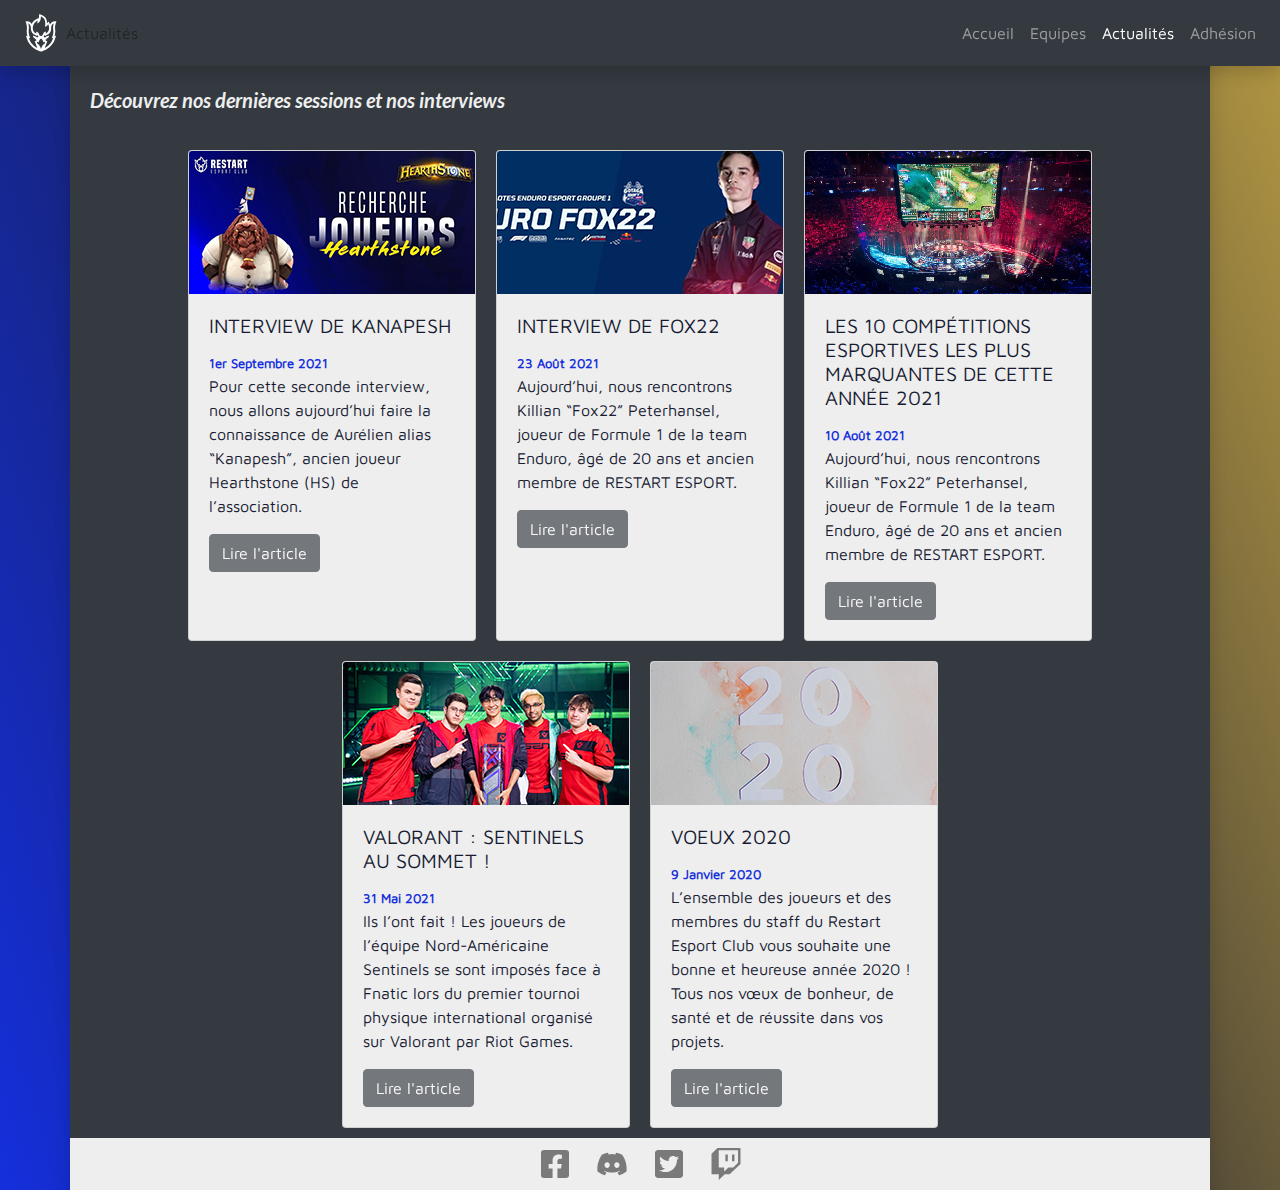
==== pages/actualites.html @ a83d7f21 "Ajout page 'Actualités'" ====
<!DOCTYPE html>
<html lang="fr">
  <head>
    <meta charset="UTF-8" />
    <meta http-equiv="X-UA-Compatible" content="IE=edge" />
    <meta name="viewport" content="width=device-width, initial-scale=1.0" />
    <title>Association E-Sport</title>
    <meta name="description" content="Restart eSport est une association constituée de passionnés du jeu vidéo. Rejoignez-nous pour participer à des tournois et des championnats" />
    <link href="../css/bootstrap.4.6.0.min.css" rel="stylesheet" />
    <link href="../css/style.css" rel="stylesheet"/>
  </head>
  <body>
    <div class="container shadow">
      <header class="row">
        <div class="col p-0">
          <nav class="navbar navbar-expand-sm navbar-dark bg-dark shadow fixed-top">
            <img src="../images/global/logo.svg" alt="RESTART-logo" class="navbar-brand logo mr-0"/>

            <span class="page-title">Actualités</span>
            <button
              class="navbar-toggler"
              type="button"
              data-toggle="collapse"
              data-target="#navbarNav"
              aria-controls="navbarNav"
              aria-expanded="false"
              aria-label="Toggle navigation"
            >
              <span class="navbar-toggler-icon"></span>
            </button>

            <div class="collapse navbar-collapse justify-content-end" id="navbarNav">
              <ul class="navbar-nav">
                <li class="nav-item">
                  <a class="nav-link" href="../index.html">Accueil</a>
                </li>
                <li class="nav-item">
                  <a class="nav-link" href="#">Equipes</a>
                </li>
                <li class="nav-item active">
                  <a class="nav-link" href="#">Actualités <span class="sr-only">(current)</span></a>
                </li>
                <li class="nav-item">
                  <a class="nav-link" href="#">Adhésion</a>
                </li>
              </ul>
            </div>
          </nav>
        </div>
      </header>

      <section class="row content bootStrap-dark-background d-flex flex-column">

        <div class="subtitle">
          <h1>Découvrez nos dernières sessions et nos interviews</h1>                    
        </div>

        <div class="col p-0 d-flex flex-wrap justify-content-center news-bloc">

         

          <article class="card" style="width: 18rem;">
            <img class="card-img-top" src="../images/actualites/kanapesh.jpg" alt="Card image cap">
            <div class="card-body">
              <h5 class="card-title">INTERVIEW DE KANAPESH</h5>
              <span class="article-date">1er Septembre 2021</span>
              <p class="card-text">Pour cette seconde interview, nous allons aujourd’hui faire la connaissance de Aurélien alias “Kanapesh”, ancien joueur Hearthstone (HS) de l’association.</p>
              <a href="#" class="btn btn-dark disabled">Lire l'article</a>
            </div>
          </article>
          
          <article class="card" style="width: 18rem;">
            <img class="card-img-top" src="../images/actualites/fox22.jpg" alt="Card image cap">
            <div class="card-body">
              <h5 class="card-title">INTERVIEW DE FOX22</h5>
              <span class="article-date">23 Août 2021</span>
              <p class="card-text">Aujourd’hui, nous rencontrons Killian “Fox22” Peterhansel, joueur de Formule 1 de la team Enduro, âgé de 20 ans et ancien membre de RESTART ESPORT. </p>
              <a href="#" class="btn btn-dark disabled">Lire l'article</a>
            </div>
          </article>
          
          <article class="card" style="width: 18rem;">
            <img class="card-img-top" src="../images/actualites/vignette_esport.png" alt="Card image cap">
            <div class="card-body">
              <h5 class="card-title">LES 10 COMPÉTITIONS ESPORTIVES LES PLUS MARQUANTES DE CETTE ANNÉE 2021</h5>
              <span class="article-date">10 Août 2021</span>
              <p class="card-text">Aujourd’hui, nous rencontrons Killian “Fox22” Peterhansel, joueur de Formule 1 de la team Enduro, âgé de 20 ans et ancien membre de RESTART ESPORT. </p>
              <a href="#" class="btn btn-dark disabled">Lire l'article</a>
            </div>
          </article>
          
          <article class="card" style="width: 18rem;">
            <img class="card-img-top" src="../images/actualites/sentinels-valorant-champions-tour.jpg" alt="Card image cap">
            <div class="card-body">
              <h5 class="card-title">VALORANT : SENTINELS AU SOMMET !</h5>
              <span class="article-date">31 Mai 2021</span>
              <p class="card-text">Ils l’ont fait ! Les joueurs de l’équipe Nord-Américaine Sentinels se sont imposés face à Fnatic lors du premier tournoi physique international organisé sur Valorant par Riot Games. </p>
              <a href="#" class="btn btn-dark disabled">Lire l'article</a>
            </div>
          </article>
          
          <article class="card" style="width: 18rem;">
            <img class="card-img-top" src="../images/actualites/voeux-2020.jpg" alt="Card image cap">
            <div class="card-body">
              <h5 class="card-title">VOEUX 2020</h5>
              <span class="article-date">9 Janvier 2020</span>
              <p class="card-text">L’ensemble des joueurs et des membres du staff du Restart Esport Club vous souhaite une bonne et heureuse année 2020 ! Tous nos vœux de bonheur, de santé et de réussite dans vos projets.</p>
              <a href="#" class="btn btn-dark disabled">Lire l'article</a>
            </div>
          </article>
          
        </div>
      </section>

      <footer class="row">
        <div class="col p-0 text-center">
          <a href="#"
            ><img
              src="../images/global/facebook-square-brands.svg"
              alt="facebook"
              class="social-network-icons"
          /></a>
          <a href="#"
            ><img
              src="../images/global/discord-brands.svg"
              alt="discord"
              class="social-network-icons"
          /></a>
          <a href="#"
            ><img
              src="../images/global/twitter-square-brands.svg"
              alt="twitter"
              class="social-network-icons"
          /></a>
          <a href="#"
            ><img
              src="../images/global/twitch-brands.svg"
              alt="twitch"
              class="social-network-icons"
          /></a>
        </div>
      </footer>
    </div>
  </body>
  <script src="../js/jquery-3.6.0.min.js"></script>
  <script src="../js/bootstrap.4.6.0.bundle.min.js"></script>
</html>
---- css/style.css ----
/*FONTS IMPORT*/
@font-face {
  font-family: "Simonetta";
  src: url("../fonts/Simonetta-Black.ttf");
}
@font-face {
  font-family: "Lato";
  src: url("../fonts/Lato-BoldItalic.ttf");
}
@font-face {
  font-family: "Maven Pro";
  src: url("../fonts/MavenPro-Regular.ttf");
}


html,
body {
  font-family: "Maven Pro";
  background: linear-gradient(70deg, #152fdc, #171b32, #b39742);
  background-repeat: no-repeat;
  margin: 0;
}


h1{
  font-family: "Lato";
  font-size: 20px;
}

h2 {
  font-family: "Maven Pro";
  font-size: 16px;
  font-weight: bold;
}


footer {
  padding: 10px;
  background: #eee;
}

.content {
  padding-top: 68px;
  min-height: calc(100vh - 52px);
}

.bootStrap-dark-background {
  background-color: #343a40;
  color: #eee;
}

.logo {
  width: 50px;
  height: 50px;
}

.social-network-icons {
  width: 32px;
  height: 32px;
  margin: 0 10px 0 10px;
  filter: invert(48%);
}

.banner {
  width: 100%;
}

.home-content{
  font-size: 20px;
}

.news-bloc, .home-content {
  padding: 20px;
  width: 100%;
  text-align: left;
  margin: auto;
}

.subtitle{
  margin:20px;
}

.card {
  color: #171b32;
  margin: 10px;
  background: #eee;
}

.article-date {
  color: #152fdc;
  font-size: 13px;
  font-weight: bold;
}
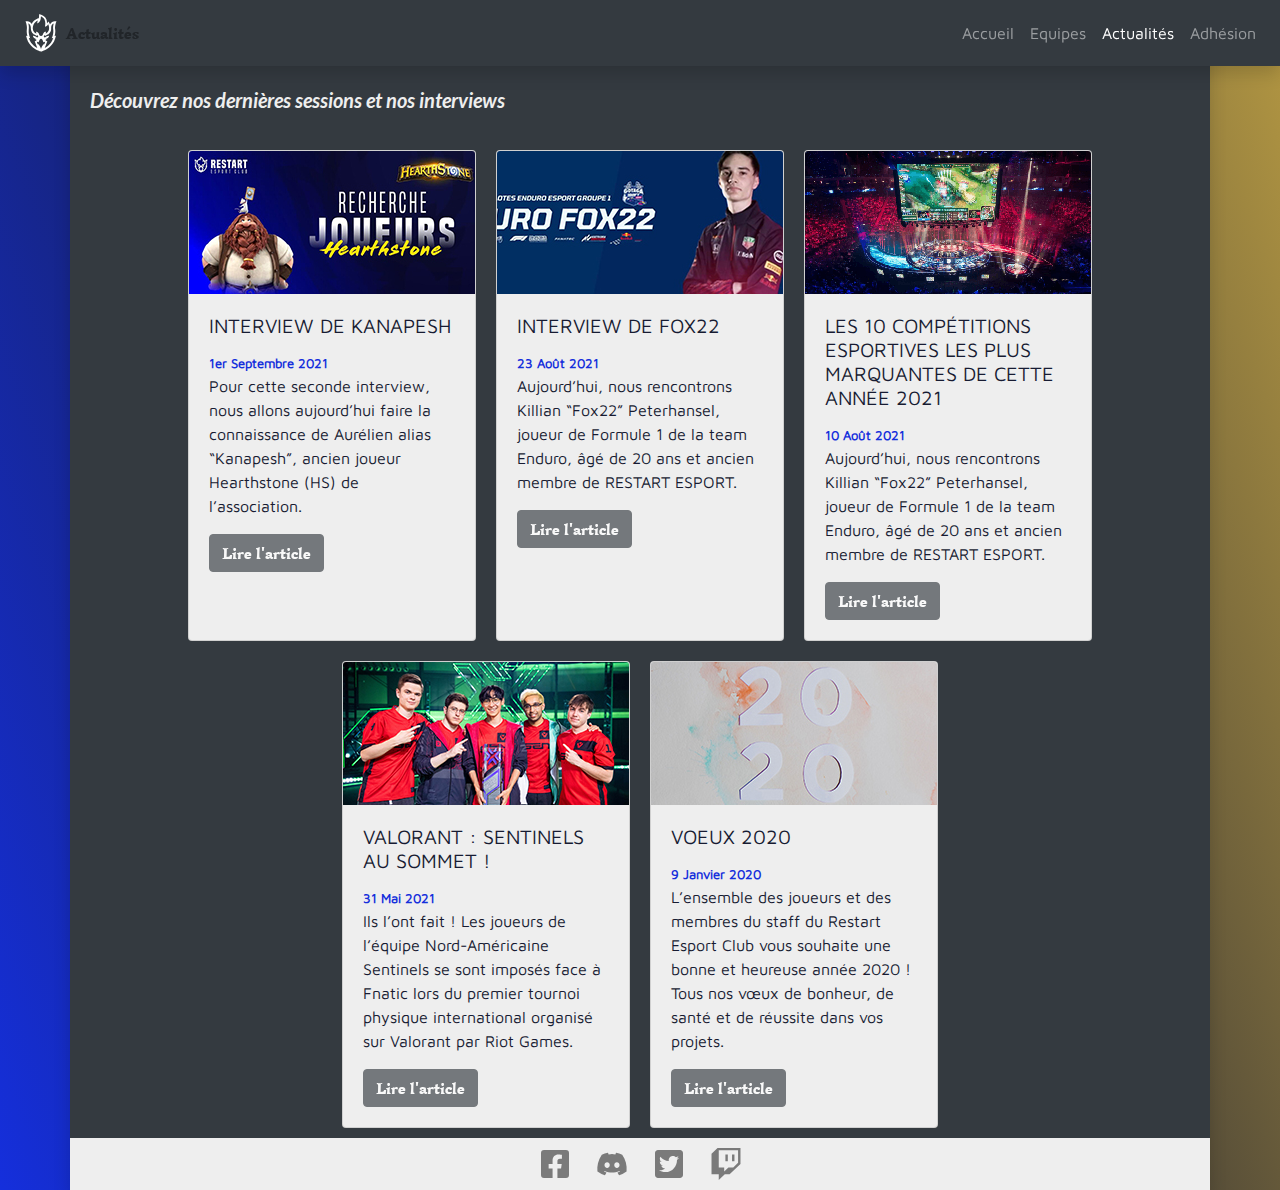
==== commit ec78f699: "Ajout page 'Equipes-eSport'" ====
--- a/pages/actualites.html
+++ b/pages/actualites.html
@@ -35,7 +35,7 @@
                   <a class="nav-link" href="../index.html">Accueil</a>
                 </li>
                 <li class="nav-item">
-                  <a class="nav-link" href="#">Equipes</a>
+                  <a class="nav-link" href="../pages/equipes-esport.html">Equipes</a>
                 </li>
                 <li class="nav-item active">
                   <a class="nav-link" href="#">Actualités <span class="sr-only">(current)</span></a>
@@ -108,7 +108,7 @@
               <a href="#" class="btn btn-dark disabled">Lire l'article</a>
             </div>
           </article>
-          
+
         </div>
       </section>
 
--- a/css/style.css
+++ b/css/style.css
@@ -90,4 +90,25 @@
   color: #152fdc;
   font-size: 13px;
   font-weight: bold;
+}
+
+
+
+.btn-restart-theme {
+  background-color: #152fdc;
+  color:#eee;
+}
+
+.btn-restart-theme:hover {
+  color:#fff;
+}
+
+.teams-name {
+  font-size: 10px;
+}
+
+button, 
+a.btn, 
+.page-title {
+  font-family: "Simonetta";
 }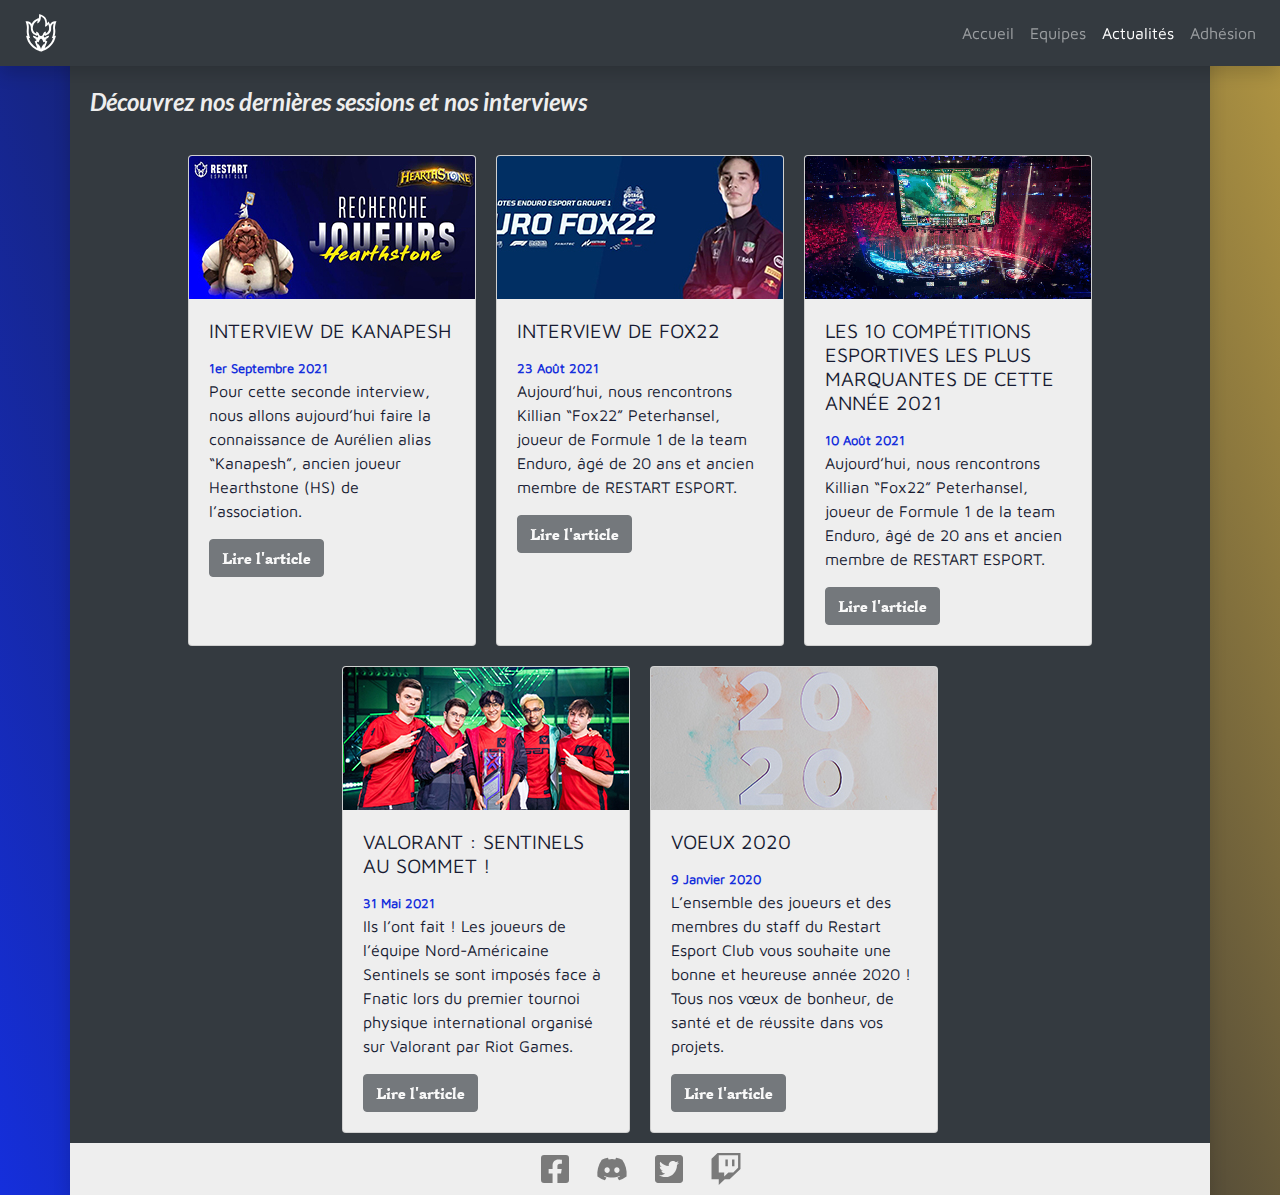
==== commit e4515975: "Changement sur les textes alternatifs du bloc réseaux sociaux" ====
--- a/pages/actualites.html
+++ b/pages/actualites.html
@@ -35,13 +35,13 @@
                   <a class="nav-link" href="../index.html">Accueil</a>
                 </li>
                 <li class="nav-item">
-                  <a class="nav-link" href="../pages/equipes-esport.html">Equipes</a>
+                  <a class="nav-link" href="./equipes-esport.html">Equipes</a>
                 </li>
                 <li class="nav-item active">
                   <a class="nav-link" href="#">Actualités <span class="sr-only">(current)</span></a>
                 </li>
                 <li class="nav-item">
-                  <a class="nav-link" href="#">Adhésion</a>
+                  <a class="nav-link" href="./adhesion.html">Adhésion</a>
                 </li>
               </ul>
             </div>
@@ -114,30 +114,18 @@
 
       <footer class="row">
         <div class="col p-0 text-center">
-          <a href="#"
-            ><img
-              src="../images/global/facebook-square-brands.svg"
-              alt="facebook"
-              class="social-network-icons"
-          /></a>
-          <a href="#"
-            ><img
-              src="../images/global/discord-brands.svg"
-              alt="discord"
-              class="social-network-icons"
-          /></a>
-          <a href="#"
-            ><img
-              src="../images/global/twitter-square-brands.svg"
-              alt="twitter"
-              class="social-network-icons"
-          /></a>
-          <a href="#"
-            ><img
-              src="../images/global/twitch-brands.svg"
-              alt="twitch"
-              class="social-network-icons"
-          /></a>
+          <a href="#">
+            <img src="../images/global/facebook-square-brands.svg" alt="Rejoignez nous sur facebook" class="social-network-icons"/>
+          </a>
+          <a href="#">
+            <img src="../images/global/discord-brands.svg" alt="Rejoignez nous sur discord" class="social-network-icons" />
+          </a>
+          <a href="#">
+            <img src="../images/global/twitter-square-brands.svg" alt="Suivez nous sur twitter" class="social-network-icons" />
+          </a>
+          <a href="#">
+            <img src="../images/global/twitch-brands.svg" alt="Regardez nous sur twitch" class="social-network-icons" />
+          </a>
         </div>
       </footer>
     </div>
--- a/css/style.css
+++ b/css/style.css
@@ -111,4 +111,37 @@
 a.btn, 
 .page-title {
   font-family: "Simonetta";
-}+}
+
+.check-mark {
+  width: 16px;
+  height: 16px;
+}
+
+table {
+  font-size: 13px;
+}
+
+.page-title {
+  color: #eee;
+  font-size: 20px;
+}
+
+/* Small devices (576px and up) */
+@media screen and (min-width: 576px) {
+  .teams-name {
+    font-size: 16px;
+  }
+
+  .page-title {
+    display: none;
+  }
+
+  table {
+    font-size: 20px;
+    max-width: 700px;
+  }
+  h1 {
+    font-size: 24px;
+  }
+}
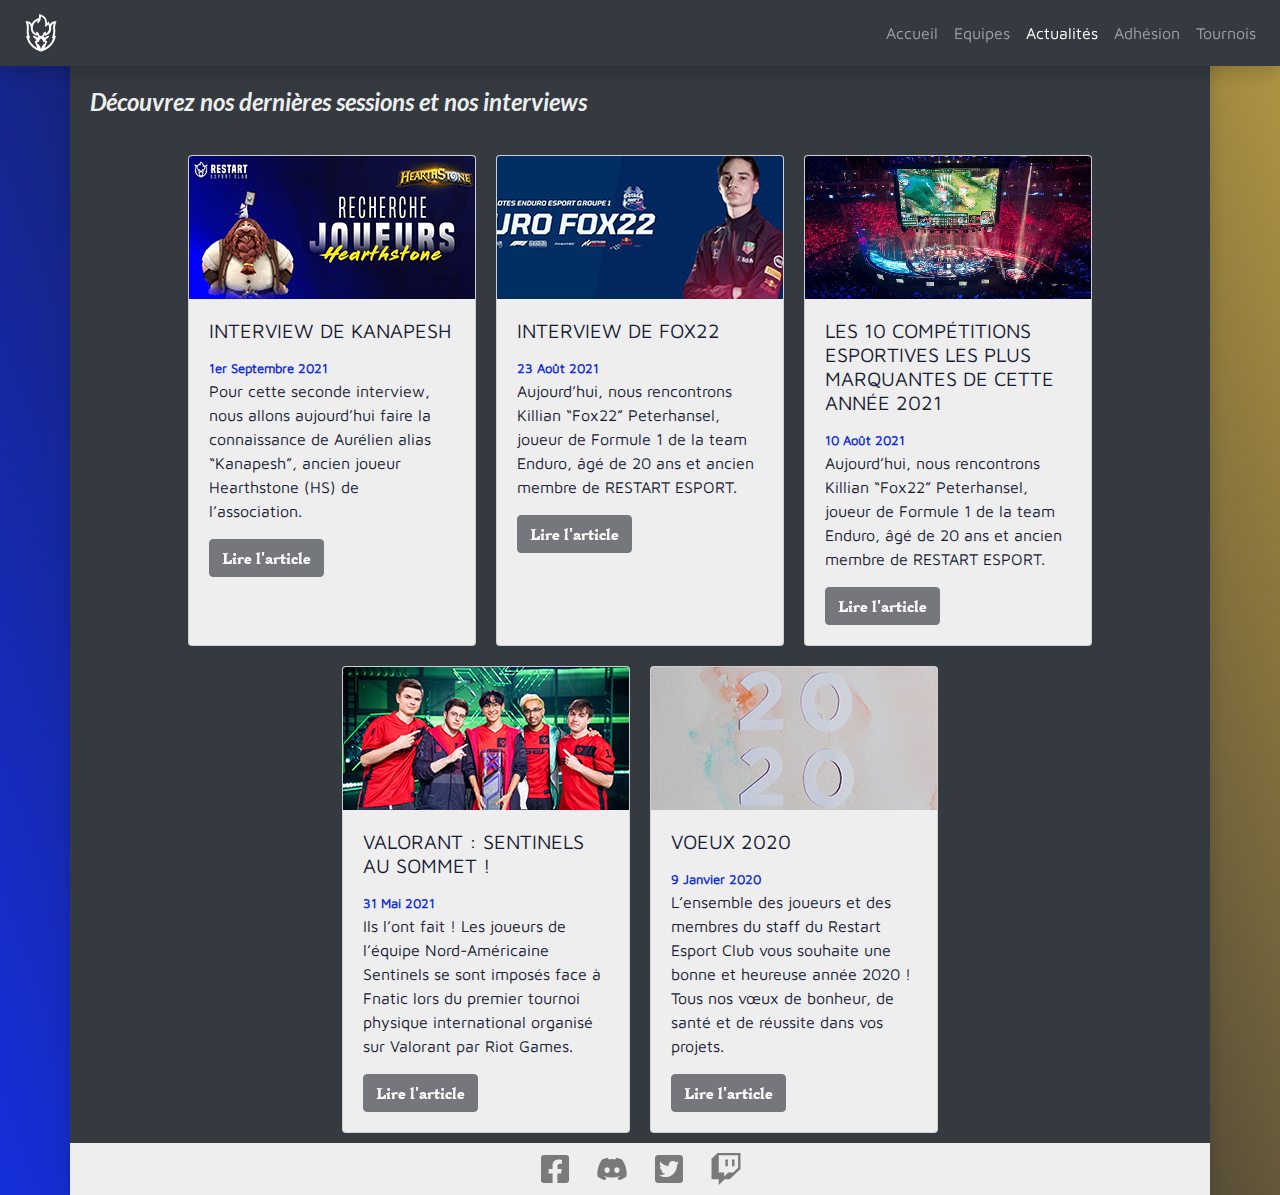
==== commit 87696dc4: "Ajout des liens vers la nouvelle page Tournois" ====
--- a/pages/actualites.html
+++ b/pages/actualites.html
@@ -42,6 +42,9 @@
                 </li>
                 <li class="nav-item">
                   <a class="nav-link" href="./adhesion.html">Adhésion</a>
+                </li>
+                <li class="nav-item">
+                  <a class="nav-link " href="./tournois.html">Tournois</a>
                 </li>
               </ul>
             </div>
--- a/css/style.css
+++ b/css/style.css
@@ -141,7 +141,12 @@
     font-size: 20px;
     max-width: 700px;
   }
+
   h1 {
     font-size: 24px;
   }
+  
+  .tournamentCard{
+    min-width: 700px;
+  }
 }
